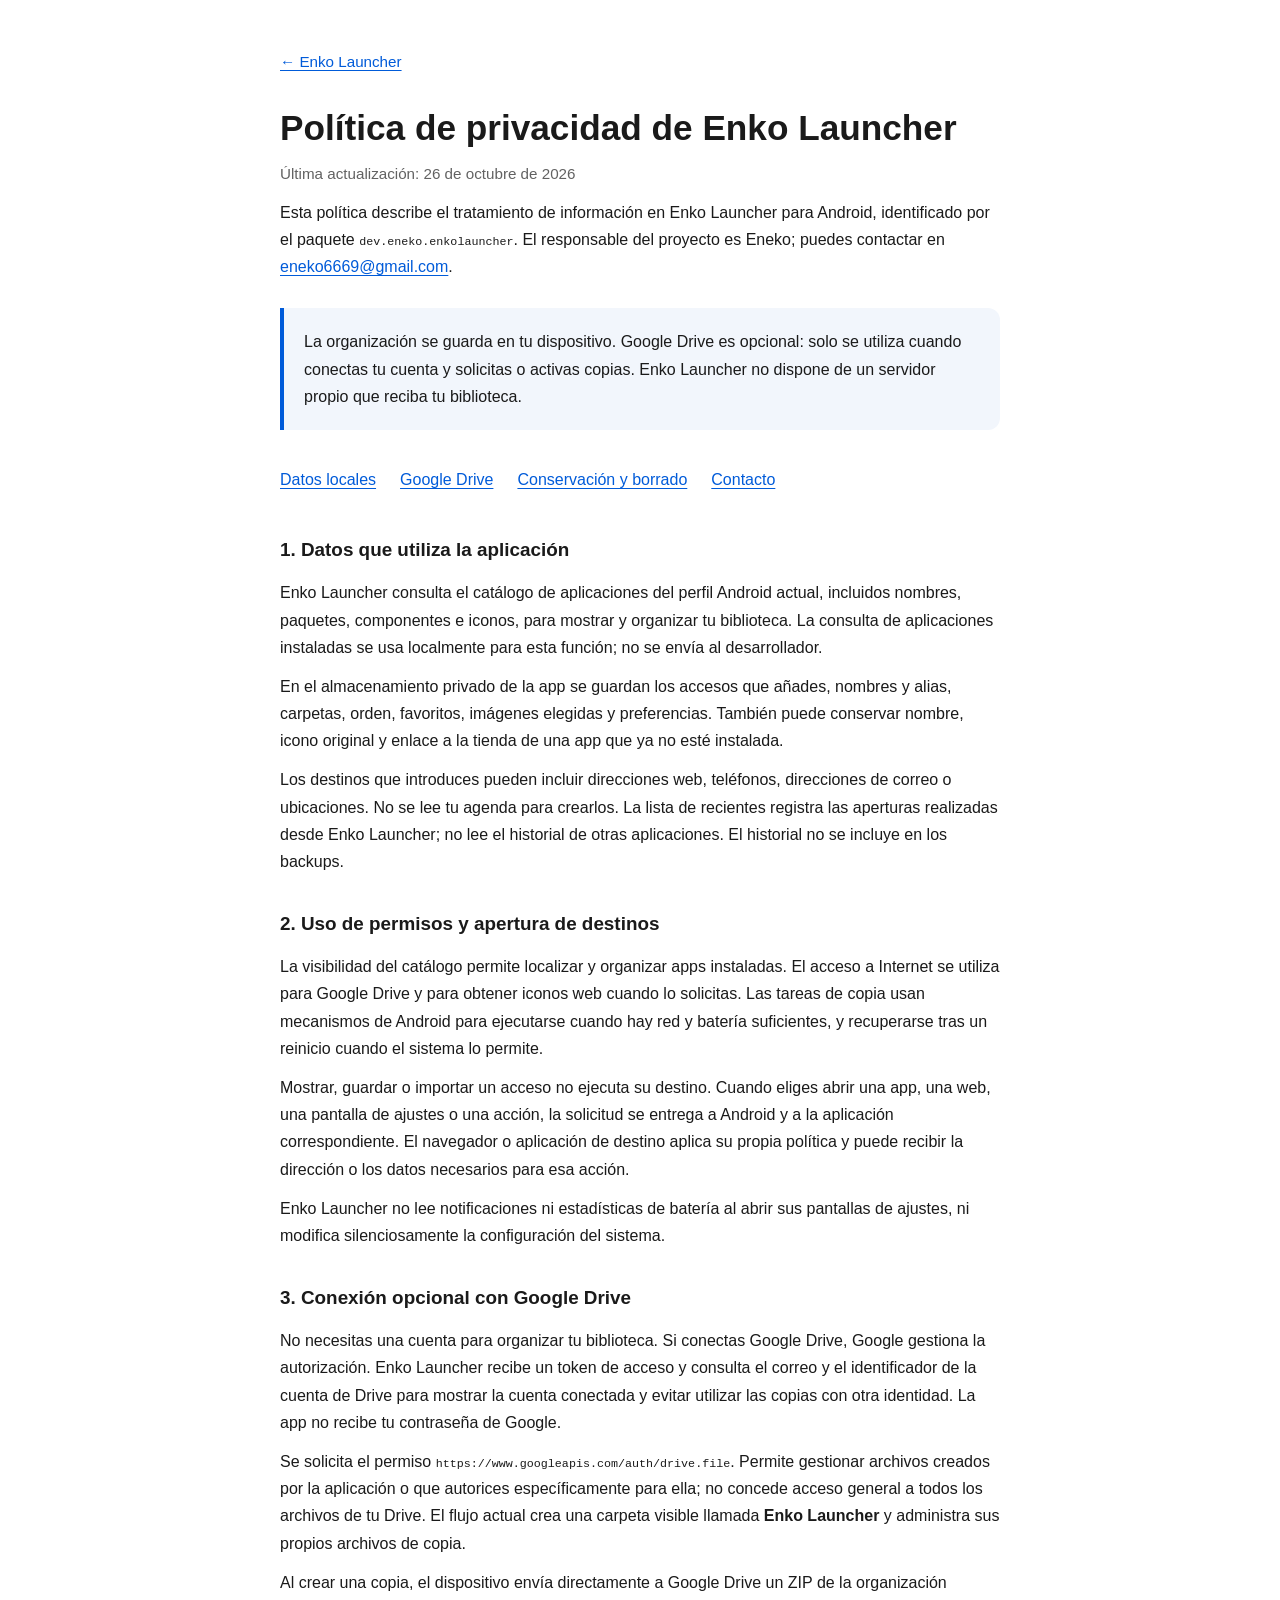
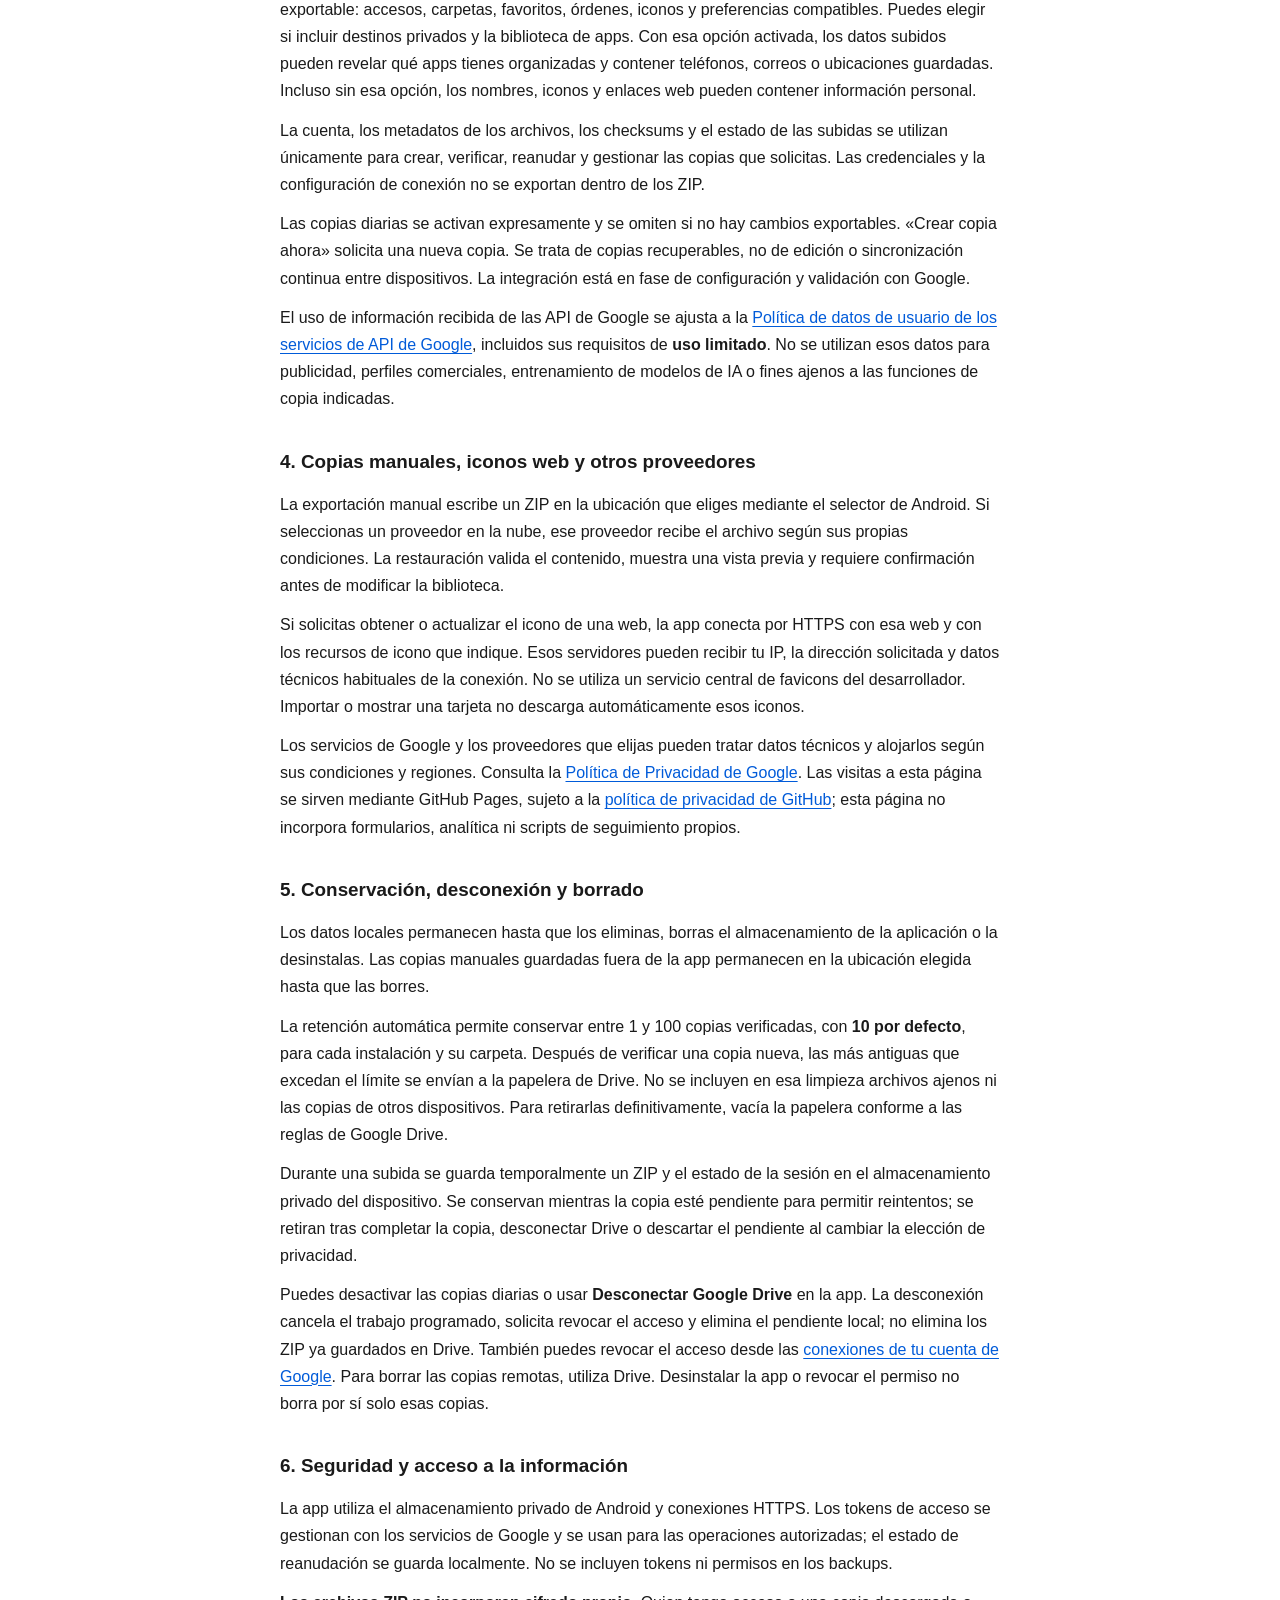
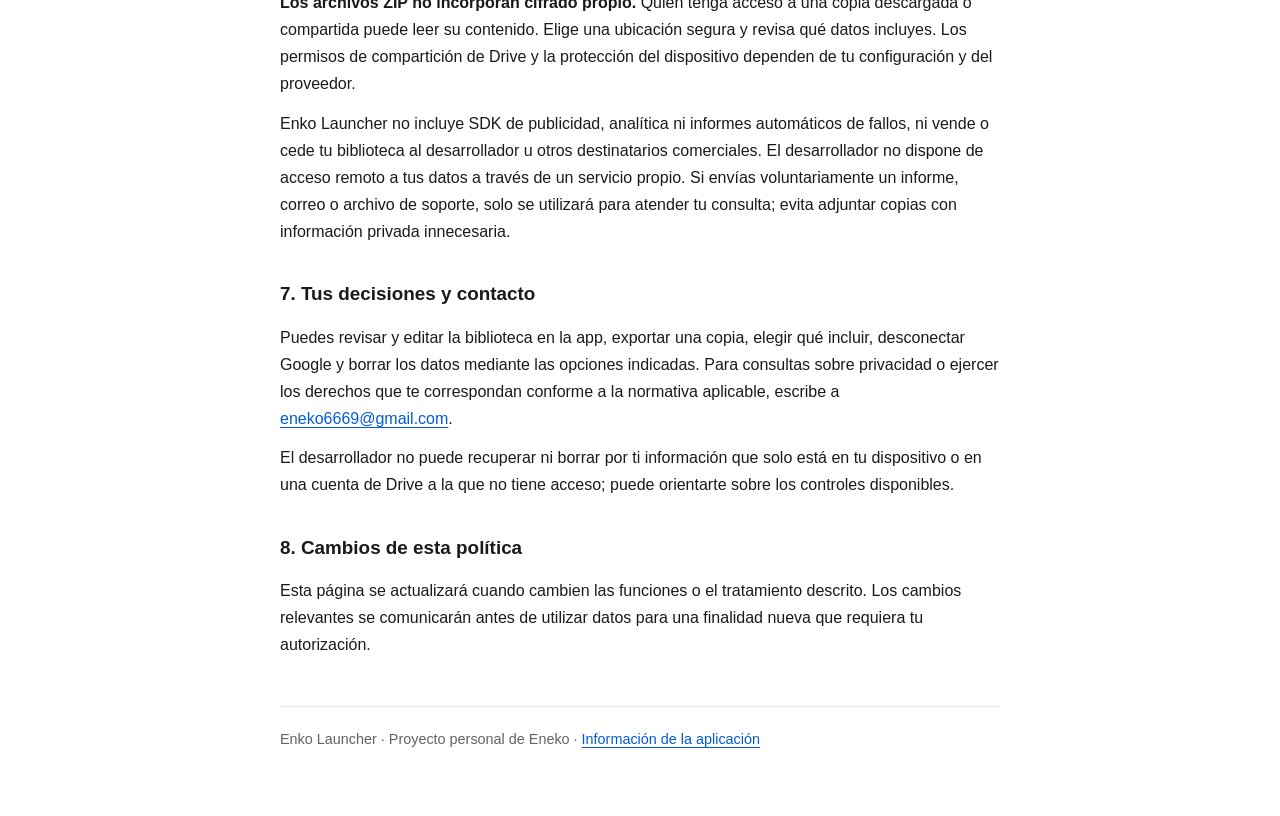
==== EnkoLauncher/privacidad.html @ a9829f26 "feat: publicar Enko Launcher y su politica de privacidad" ====
<!doctype html>
<html lang="es">
<head>
<meta charset="utf-8"><meta name="viewport" content="width=device-width, initial-scale=1">
<title>Política de privacidad — Enko Launcher</title>
<meta name="description" content="Cómo Enko Launcher usa y almacena tus datos, gestiona las copias opcionales de Google Drive y permite desconectar o borrar información.">
<link rel="canonical" href="https://enekovf.github.io/EnkoLauncher/privacidad.html">
<link rel="icon" type="image/png" href="icono-120.png"><link rel="stylesheet" href="styles.css">
</head>
<body><main>
<a class="back" href="index.html">← Enko Launcher</a>
<header><h1>Política de privacidad de Enko Launcher</h1><p class="updated">Última actualización: <time datetime="2026-10-26">26 de octubre de 2026</time></p></header>
<p>Esta política describe el tratamiento de información en Enko Launcher para Android, identificado por el paquete <code>dev.eneko.enkolauncher</code>. El responsable del proyecto es Eneko; puedes contactar en <a href="mailto:eneko6669@gmail.com">eneko6669@gmail.com</a>.</p>
<div class="summary"><p>La organización se guarda en tu dispositivo. Google Drive es opcional: solo se utiliza cuando conectas tu cuenta y solicitas o activas copias. Enko Launcher no dispone de un servidor propio que reciba tu biblioteca.</p></div>
<nav aria-label="Contenido de la política"><ul><li><a href="#datos">Datos locales</a></li><li><a href="#drive">Google Drive</a></li><li><a href="#borrado">Conservación y borrado</a></li><li><a href="#contacto">Contacto</a></li></ul></nav>
<section id="datos"><h2>1. Datos que utiliza la aplicación</h2>
<p>Enko Launcher consulta el catálogo de aplicaciones del perfil Android actual, incluidos nombres, paquetes, componentes e iconos, para mostrar y organizar tu biblioteca. La consulta de aplicaciones instaladas se usa localmente para esta función; no se envía al desarrollador.</p>
<p>En el almacenamiento privado de la app se guardan los accesos que añades, nombres y alias, carpetas, orden, favoritos, imágenes elegidas y preferencias. También puede conservar nombre, icono original y enlace a la tienda de una app que ya no esté instalada.</p>
<p>Los destinos que introduces pueden incluir direcciones web, teléfonos, direcciones de correo o ubicaciones. No se lee tu agenda para crearlos. La lista de recientes registra las aperturas realizadas desde Enko Launcher; no lee el historial de otras aplicaciones. El historial no se incluye en los backups.</p></section>
<section><h2>2. Uso de permisos y apertura de destinos</h2>
<p>La visibilidad del catálogo permite localizar y organizar apps instaladas. El acceso a Internet se utiliza para Google Drive y para obtener iconos web cuando lo solicitas. Las tareas de copia usan mecanismos de Android para ejecutarse cuando hay red y batería suficientes, y recuperarse tras un reinicio cuando el sistema lo permite.</p>
<p>Mostrar, guardar o importar un acceso no ejecuta su destino. Cuando eliges abrir una app, una web, una pantalla de ajustes o una acción, la solicitud se entrega a Android y a la aplicación correspondiente. El navegador o aplicación de destino aplica su propia política y puede recibir la dirección o los datos necesarios para esa acción.</p>
<p>Enko Launcher no lee notificaciones ni estadísticas de batería al abrir sus pantallas de ajustes, ni modifica silenciosamente la configuración del sistema.</p></section>
<section id="drive"><h2>3. Conexión opcional con Google Drive</h2>
<p>No necesitas una cuenta para organizar tu biblioteca. Si conectas Google Drive, Google gestiona la autorización. Enko Launcher recibe un token de acceso y consulta el correo y el identificador de la cuenta de Drive para mostrar la cuenta conectada y evitar utilizar las copias con otra identidad. La app no recibe tu contraseña de Google.</p>
<p>Se solicita el permiso <code>https://www.googleapis.com/auth/drive.file</code>. Permite gestionar archivos creados por la aplicación o que autorices específicamente para ella; no concede acceso general a todos los archivos de tu Drive. El flujo actual crea una carpeta visible llamada <strong>Enko Launcher</strong> y administra sus propios archivos de copia.</p>
<p>Al crear una copia, el dispositivo envía directamente a Google Drive un ZIP de la organización exportable: accesos, carpetas, favoritos, órdenes, iconos y preferencias compatibles. Puedes elegir si incluir destinos privados y la biblioteca de apps. Con esa opción activada, los datos subidos pueden revelar qué apps tienes organizadas y contener teléfonos, correos o ubicaciones guardadas. Incluso sin esa opción, los nombres, iconos y enlaces web pueden contener información personal.</p>
<p>La cuenta, los metadatos de los archivos, los checksums y el estado de las subidas se utilizan únicamente para crear, verificar, reanudar y gestionar las copias que solicitas. Las credenciales y la configuración de conexión no se exportan dentro de los ZIP.</p>
<p>Las copias diarias se activan expresamente y se omiten si no hay cambios exportables. «Crear copia ahora» solicita una nueva copia. Se trata de copias recuperables, no de edición o sincronización continua entre dispositivos. La integración está en fase de configuración y validación con Google.</p>
<p>El uso de información recibida de las API de Google se ajusta a la <a href="https://developers.google.com/terms/api-services-user-data-policy">Política de datos de usuario de los servicios de API de Google</a>, incluidos sus requisitos de <strong>uso limitado</strong>. No se utilizan esos datos para publicidad, perfiles comerciales, entrenamiento de modelos de IA o fines ajenos a las funciones de copia indicadas.</p></section>
<section><h2>4. Copias manuales, iconos web y otros proveedores</h2>
<p>La exportación manual escribe un ZIP en la ubicación que eliges mediante el selector de Android. Si seleccionas un proveedor en la nube, ese proveedor recibe el archivo según sus propias condiciones. La restauración valida el contenido, muestra una vista previa y requiere confirmación antes de modificar la biblioteca.</p>
<p>Si solicitas obtener o actualizar el icono de una web, la app conecta por HTTPS con esa web y con los recursos de icono que indique. Esos servidores pueden recibir tu IP, la dirección solicitada y datos técnicos habituales de la conexión. No se utiliza un servicio central de favicons del desarrollador. Importar o mostrar una tarjeta no descarga automáticamente esos iconos.</p>
<p>Los servicios de Google y los proveedores que elijas pueden tratar datos técnicos y alojarlos según sus condiciones y regiones. Consulta la <a href="https://policies.google.com/privacy?hl=es">Política de Privacidad de Google</a>. Las visitas a esta página se sirven mediante GitHub Pages, sujeto a la <a href="https://docs.github.com/es/site-policy/privacy-policies/github-general-privacy-statement">política de privacidad de GitHub</a>; esta página no incorpora formularios, analítica ni scripts de seguimiento propios.</p></section>
<section id="borrado"><h2>5. Conservación, desconexión y borrado</h2>
<p>Los datos locales permanecen hasta que los eliminas, borras el almacenamiento de la aplicación o la desinstalas. Las copias manuales guardadas fuera de la app permanecen en la ubicación elegida hasta que las borres.</p>
<p>La retención automática permite conservar entre 1 y 100 copias verificadas, con <strong>10 por defecto</strong>, para cada instalación y su carpeta. Después de verificar una copia nueva, las más antiguas que excedan el límite se envían a la papelera de Drive. No se incluyen en esa limpieza archivos ajenos ni las copias de otros dispositivos. Para retirarlas definitivamente, vacía la papelera conforme a las reglas de Google Drive.</p>
<p>Durante una subida se guarda temporalmente un ZIP y el estado de la sesión en el almacenamiento privado del dispositivo. Se conservan mientras la copia esté pendiente para permitir reintentos; se retiran tras completar la copia, desconectar Drive o descartar el pendiente al cambiar la elección de privacidad.</p>
<p>Puedes desactivar las copias diarias o usar <strong>Desconectar Google Drive</strong> en la app. La desconexión cancela el trabajo programado, solicita revocar el acceso y elimina el pendiente local; no elimina los ZIP ya guardados en Drive. También puedes revocar el acceso desde las <a href="https://myaccount.google.com/connections">conexiones de tu cuenta de Google</a>. Para borrar las copias remotas, utiliza Drive. Desinstalar la app o revocar el permiso no borra por sí solo esas copias.</p></section>
<section><h2>6. Seguridad y acceso a la información</h2>
<p>La app utiliza el almacenamiento privado de Android y conexiones HTTPS. Los tokens de acceso se gestionan con los servicios de Google y se usan para las operaciones autorizadas; el estado de reanudación se guarda localmente. No se incluyen tokens ni permisos en los backups.</p>
<p><strong>Los archivos ZIP no incorporan cifrado propio.</strong> Quien tenga acceso a una copia descargada o compartida puede leer su contenido. Elige una ubicación segura y revisa qué datos incluyes. Los permisos de compartición de Drive y la protección del dispositivo dependen de tu configuración y del proveedor.</p>
<p>Enko Launcher no incluye SDK de publicidad, analítica ni informes automáticos de fallos, ni vende o cede tu biblioteca al desarrollador u otros destinatarios comerciales. El desarrollador no dispone de acceso remoto a tus datos a través de un servicio propio. Si envías voluntariamente un informe, correo o archivo de soporte, solo se utilizará para atender tu consulta; evita adjuntar copias con información privada innecesaria.</p></section>
<section id="contacto"><h2>7. Tus decisiones y contacto</h2>
<p>Puedes revisar y editar la biblioteca en la app, exportar una copia, elegir qué incluir, desconectar Google y borrar los datos mediante las opciones indicadas. Para consultas sobre privacidad o ejercer los derechos que te correspondan conforme a la normativa aplicable, escribe a <a href="mailto:eneko6669@gmail.com">eneko6669@gmail.com</a>.</p>
<p>El desarrollador no puede recuperar ni borrar por ti información que solo está en tu dispositivo o en una cuenta de Drive a la que no tiene acceso; puede orientarte sobre los controles disponibles.</p></section>
<section><h2>8. Cambios de esta política</h2><p>Esta página se actualizará cuando cambien las funciones o el tratamiento descrito. Los cambios relevantes se comunicarán antes de utilizar datos para una finalidad nueva que requiera tu autorización.</p></section>
<footer>Enko Launcher · Proyecto personal de Eneko · <a href="index.html">Información de la aplicación</a></footer>
</main></body></html>
---- EnkoLauncher/styles.css ----
:root{color-scheme:light dark;--bg:#fff;--fg:#1a1a1a;--muted:#626262;--accent:#005bd9;--border:#e5e5e5;--soft:#f2f6fc}
@media(prefers-color-scheme:dark){:root{--bg:#14161a;--fg:#f0f0f0;--muted:#b1b1b1;--accent:#85b7ff;--border:#34383e;--soft:#1e2530}}
*{box-sizing:border-box}html{scroll-behavior:smooth}body{margin:0;background:var(--bg);color:var(--fg);font-family:-apple-system,BlinkMacSystemFont,"Segoe UI",Roboto,Helvetica,Arial,sans-serif;line-height:1.7}main{max-width:760px;margin:auto;padding:48px 20px 64px}a{color:var(--accent);text-underline-offset:3px}a:focus-visible{outline:3px solid var(--accent);outline-offset:4px}h1{font-size:clamp(1.65rem,5vw,2.2rem);line-height:1.2;margin:0 0 12px}h2{font-size:1.18rem;line-height:1.4;margin-top:36px}p{margin:12px 0}li{margin:8px 0}ul{padding-left:24px}.back{display:inline-block;margin-bottom:32px;font-size:.95rem}.brand{display:flex;gap:18px;align-items:center;margin-bottom:28px}.brand img{width:72px;height:72px;border-radius:16px;flex-shrink:0}.brand p{margin:0;color:var(--muted)}.updated,.muted{color:var(--muted);font-size:.95rem}.summary{background:var(--soft);border-left:4px solid var(--accent);padding:16px 20px;border-radius:0 12px 12px 0;margin:28px 0}.summary p{margin:4px 0}code{overflow-wrap:anywhere;font-size:.9em}footer{margin-top:48px;padding-top:20px;border-top:1px solid var(--border);font-size:.9rem;color:var(--muted)}nav ul{display:flex;gap:12px 24px;flex-wrap:wrap;list-style:none;padding:0}section{scroll-margin-top:24px}address{font-style:normal}.download{display:inline-block;padding:10px 0;margin-right:20px}
@media(max-width:400px){main{padding-top:28px}.brand{align-items:flex-start;gap:12px}.brand img{width:56px;height:56px}.summary{padding:12px 16px}}
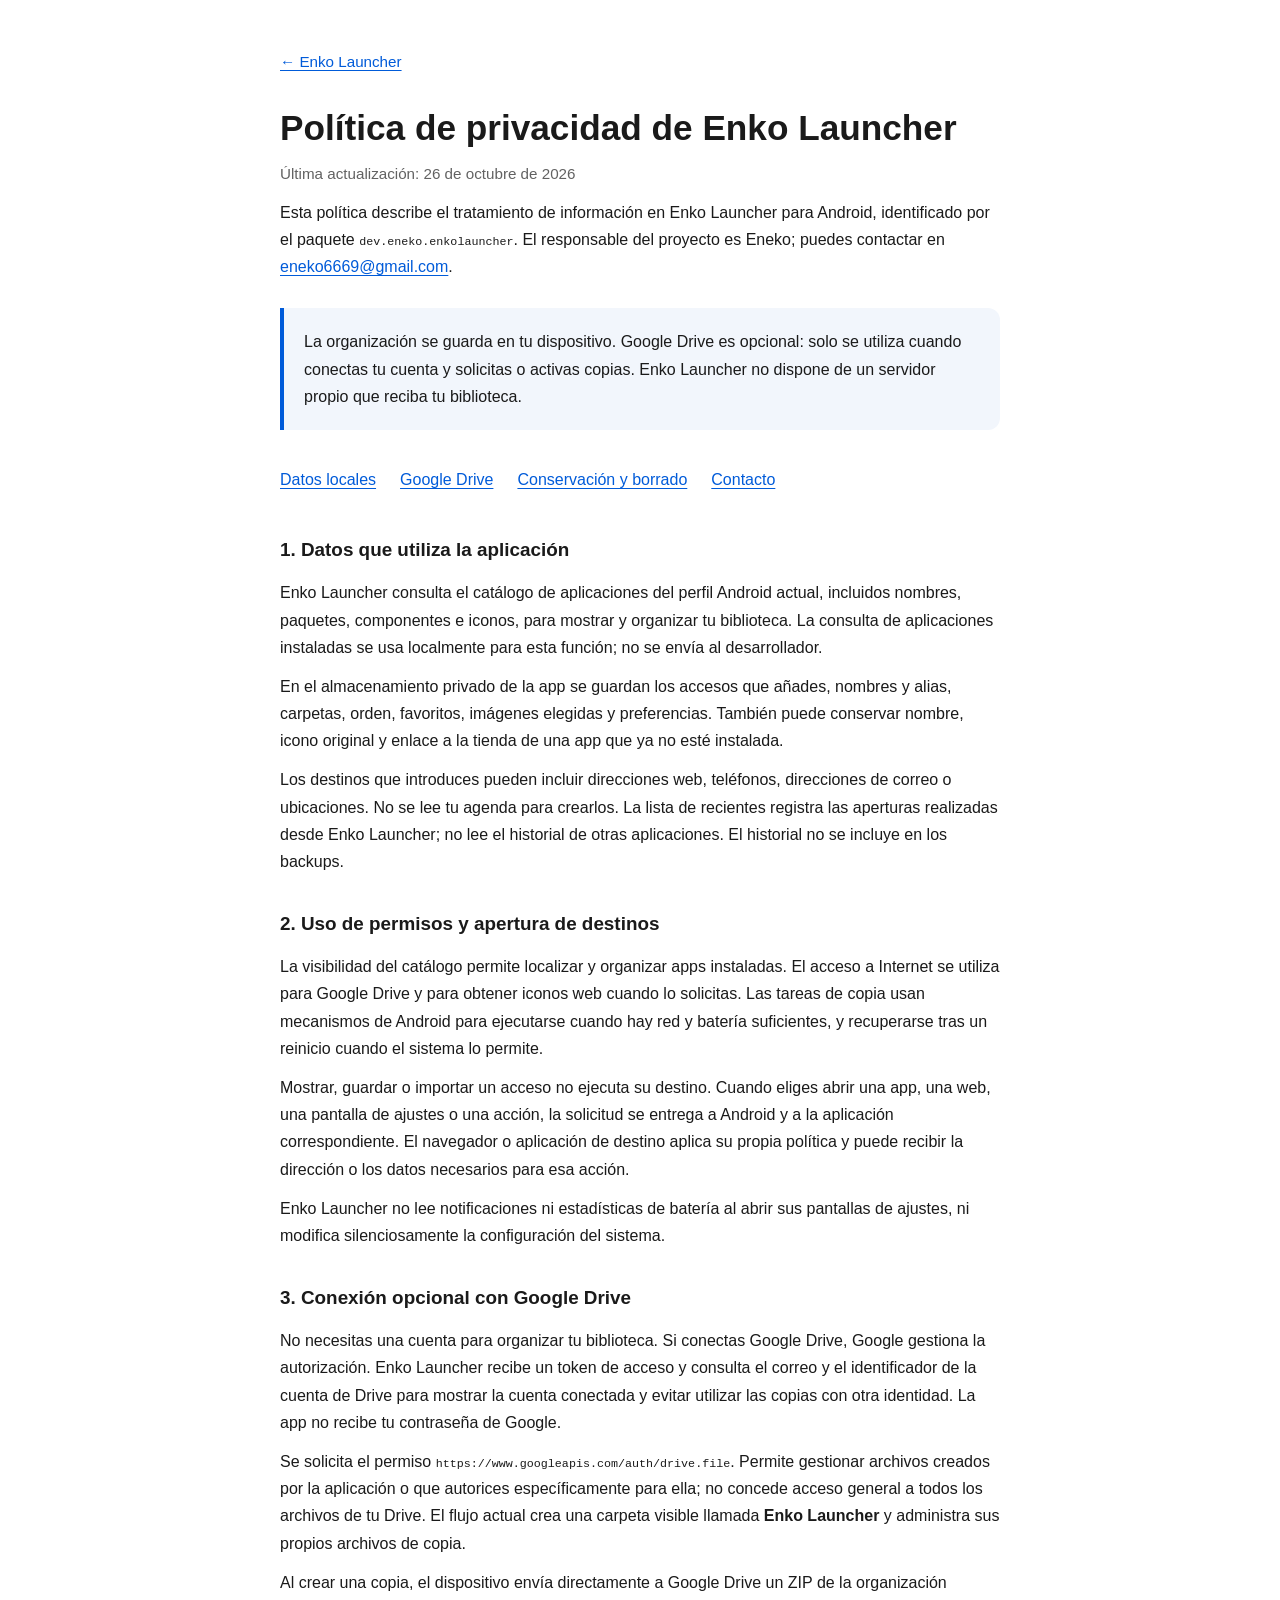
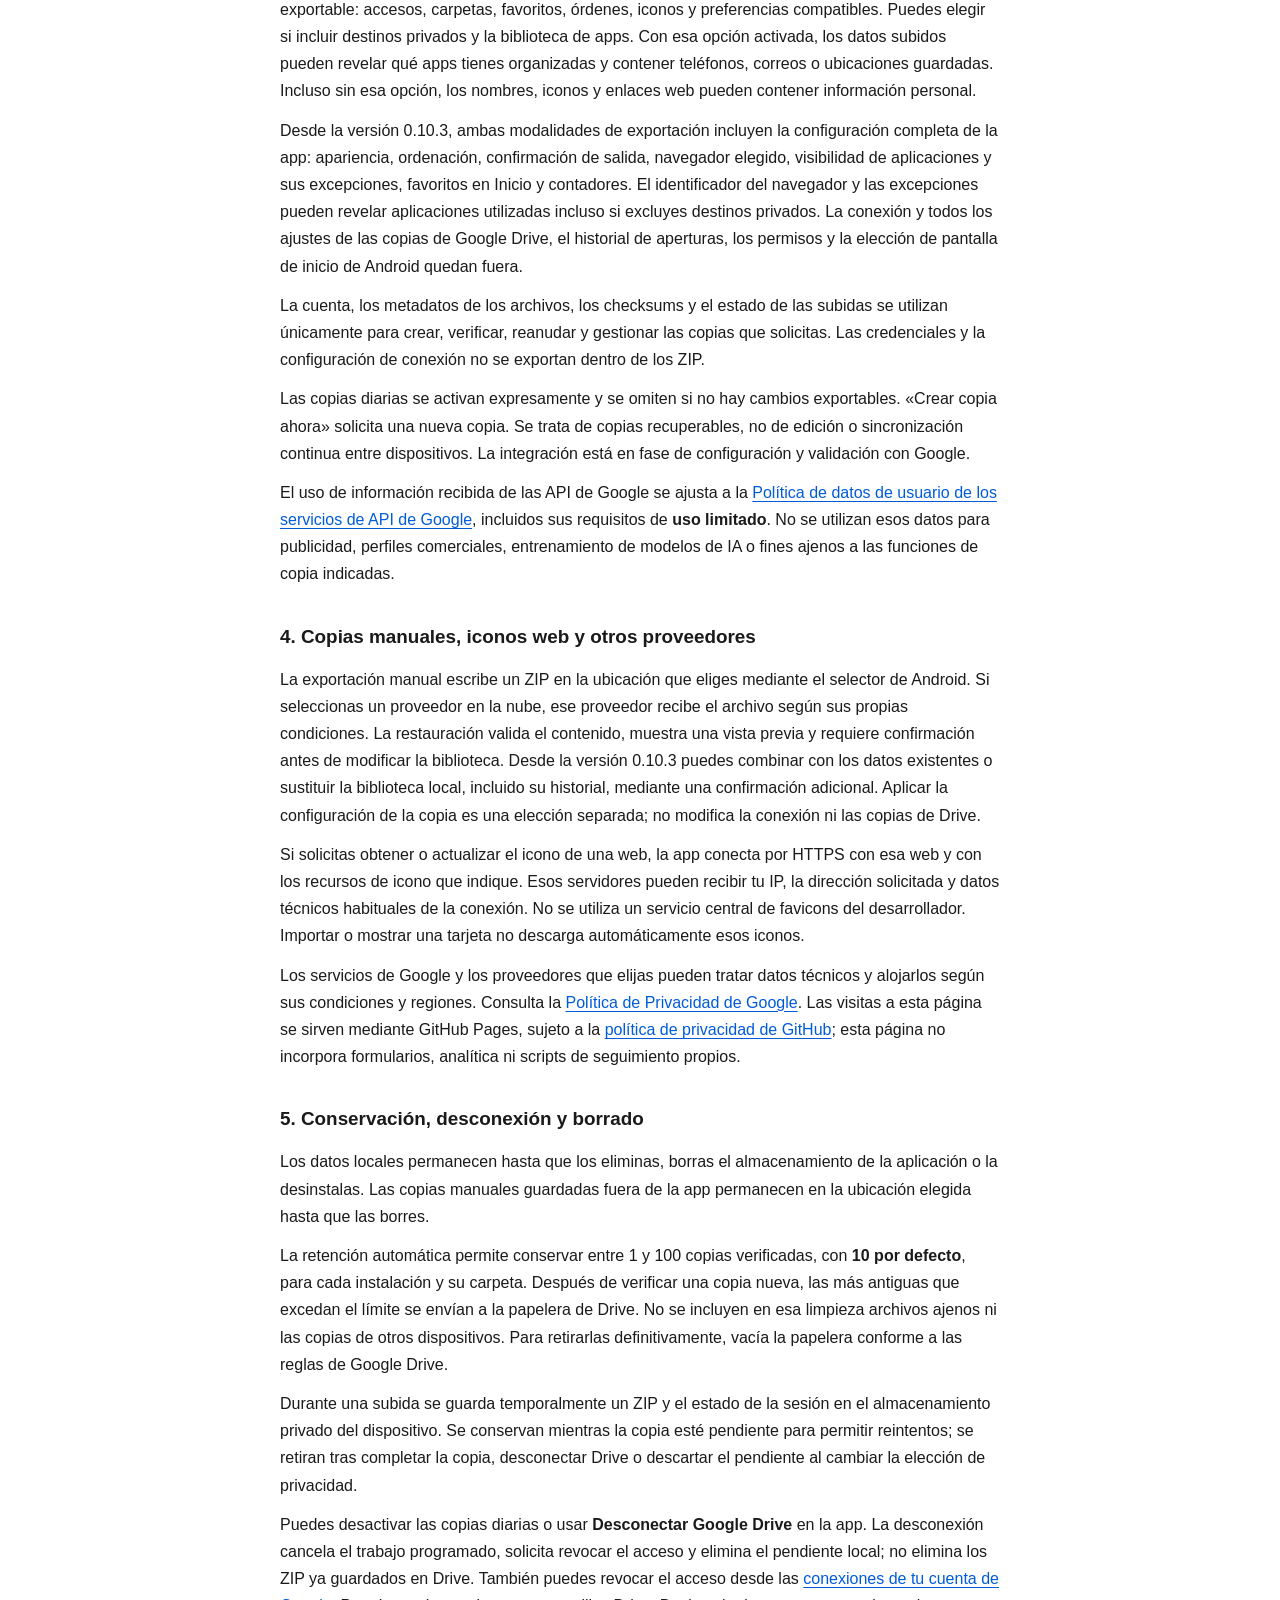
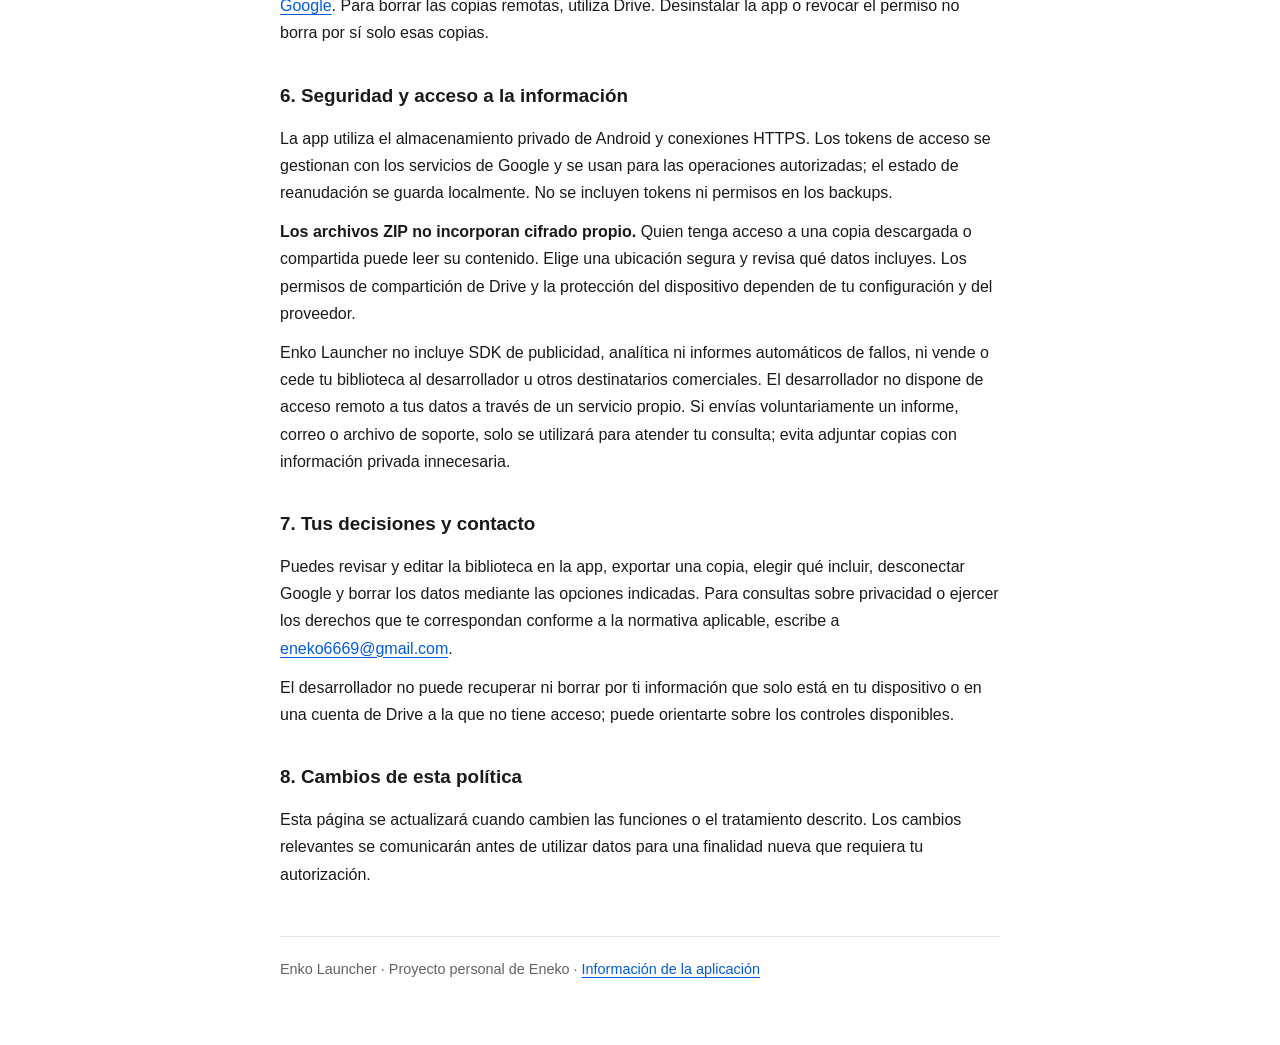
==== commit 9cc68f62: "docs: explicar configuracion completa y sustitucion de backups" ====
--- a/EnkoLauncher/privacidad.html
+++ b/EnkoLauncher/privacidad.html
@@ -25,11 +25,12 @@
 <p>No necesitas una cuenta para organizar tu biblioteca. Si conectas Google Drive, Google gestiona la autorización. Enko Launcher recibe un token de acceso y consulta el correo y el identificador de la cuenta de Drive para mostrar la cuenta conectada y evitar utilizar las copias con otra identidad. La app no recibe tu contraseña de Google.</p>
 <p>Se solicita el permiso <code>https://www.googleapis.com/auth/drive.file</code>. Permite gestionar archivos creados por la aplicación o que autorices específicamente para ella; no concede acceso general a todos los archivos de tu Drive. El flujo actual crea una carpeta visible llamada <strong>Enko Launcher</strong> y administra sus propios archivos de copia.</p>
 <p>Al crear una copia, el dispositivo envía directamente a Google Drive un ZIP de la organización exportable: accesos, carpetas, favoritos, órdenes, iconos y preferencias compatibles. Puedes elegir si incluir destinos privados y la biblioteca de apps. Con esa opción activada, los datos subidos pueden revelar qué apps tienes organizadas y contener teléfonos, correos o ubicaciones guardadas. Incluso sin esa opción, los nombres, iconos y enlaces web pueden contener información personal.</p>
+<p>Desde la versión 0.10.3, ambas modalidades de exportación incluyen la configuración completa de la app: apariencia, ordenación, confirmación de salida, navegador elegido, visibilidad de aplicaciones y sus excepciones, favoritos en Inicio y contadores. El identificador del navegador y las excepciones pueden revelar aplicaciones utilizadas incluso si excluyes destinos privados. La conexión y todos los ajustes de las copias de Google Drive, el historial de aperturas, los permisos y la elección de pantalla de inicio de Android quedan fuera.</p>
 <p>La cuenta, los metadatos de los archivos, los checksums y el estado de las subidas se utilizan únicamente para crear, verificar, reanudar y gestionar las copias que solicitas. Las credenciales y la configuración de conexión no se exportan dentro de los ZIP.</p>
 <p>Las copias diarias se activan expresamente y se omiten si no hay cambios exportables. «Crear copia ahora» solicita una nueva copia. Se trata de copias recuperables, no de edición o sincronización continua entre dispositivos. La integración está en fase de configuración y validación con Google.</p>
 <p>El uso de información recibida de las API de Google se ajusta a la <a href="https://developers.google.com/terms/api-services-user-data-policy">Política de datos de usuario de los servicios de API de Google</a>, incluidos sus requisitos de <strong>uso limitado</strong>. No se utilizan esos datos para publicidad, perfiles comerciales, entrenamiento de modelos de IA o fines ajenos a las funciones de copia indicadas.</p></section>
 <section><h2>4. Copias manuales, iconos web y otros proveedores</h2>
-<p>La exportación manual escribe un ZIP en la ubicación que eliges mediante el selector de Android. Si seleccionas un proveedor en la nube, ese proveedor recibe el archivo según sus propias condiciones. La restauración valida el contenido, muestra una vista previa y requiere confirmación antes de modificar la biblioteca.</p>
+<p>La exportación manual escribe un ZIP en la ubicación que eliges mediante el selector de Android. Si seleccionas un proveedor en la nube, ese proveedor recibe el archivo según sus propias condiciones. La restauración valida el contenido, muestra una vista previa y requiere confirmación antes de modificar la biblioteca. Desde la versión 0.10.3 puedes combinar con los datos existentes o sustituir la biblioteca local, incluido su historial, mediante una confirmación adicional. Aplicar la configuración de la copia es una elección separada; no modifica la conexión ni las copias de Drive.</p>
 <p>Si solicitas obtener o actualizar el icono de una web, la app conecta por HTTPS con esa web y con los recursos de icono que indique. Esos servidores pueden recibir tu IP, la dirección solicitada y datos técnicos habituales de la conexión. No se utiliza un servicio central de favicons del desarrollador. Importar o mostrar una tarjeta no descarga automáticamente esos iconos.</p>
 <p>Los servicios de Google y los proveedores que elijas pueden tratar datos técnicos y alojarlos según sus condiciones y regiones. Consulta la <a href="https://policies.google.com/privacy?hl=es">Política de Privacidad de Google</a>. Las visitas a esta página se sirven mediante GitHub Pages, sujeto a la <a href="https://docs.github.com/es/site-policy/privacy-policies/github-general-privacy-statement">política de privacidad de GitHub</a>; esta página no incorpora formularios, analítica ni scripts de seguimiento propios.</p></section>
 <section id="borrado"><h2>5. Conservación, desconexión y borrado</h2>
